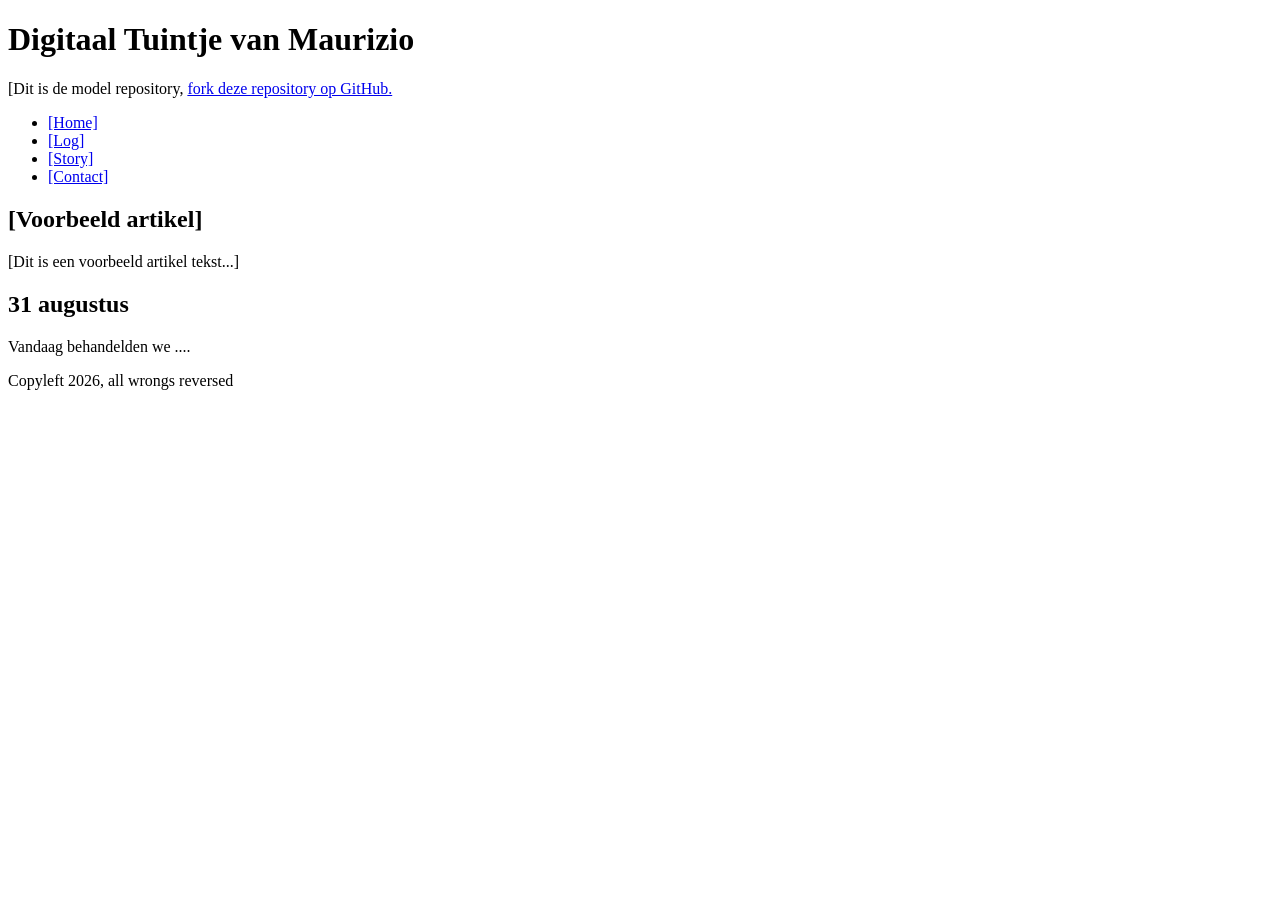
==== index.html @ 71a59e6e "Bijwerking readme afgelopen week" ====
<!doctype html>
<html lang="en">
  <head>
    <meta charset="UTF-8" />
    <meta name="viewport" content="width=device-width, initial-scale=1.0" />
    <meta name="author" content="[jouw naam]" />
    <meta name="color-scheme" content="dark light" />

    <title>Tuintje van Maurizio</title>
    <link rel="stylesheet" href="./assets/style/normal.css" />

    <!-- Importeer het webring component, voeg jouw eigen domein toe in data-page -->
    <script
      data-page="https://mh-cmd.nl"
      src="https://digitaaltuintje.nl/webring.js"
      defer
    ></script>
  </head>
  <body>
    <header>
      <h1>Digitaal Tuintje van Maurizio</h1>

      <p>
        [Dit is de model repository,
        <a href="https://github.com/CMDA/model"
          >fork deze repository op GitHub.</a
        >
      </p>

      <nav>
        <ul>
          <li><a href="/">[Home]</a></li>
          <li><a href="/log.html">[Log]</a></li>
          <li><a href="/story.html">[Story]</a></li>
          <li><a href="/contact.html">[Contact]</a></li>
        </ul>
      </nav>
    </header>

    <main>
      <article>
        <h2>[Voorbeeld artikel]</h2>
        <p>[Dit is een voorbeeld artikel tekst...]</p>
      </article>

      <article>
        <h2>31 augustus</h2>
        <p>Vandaag behandelden we ....</p>
      </article>
    </main>

    <footer>
      <p>Copyleft 2026, all wrongs reversed</p>
    </footer>
  </body>
</html>
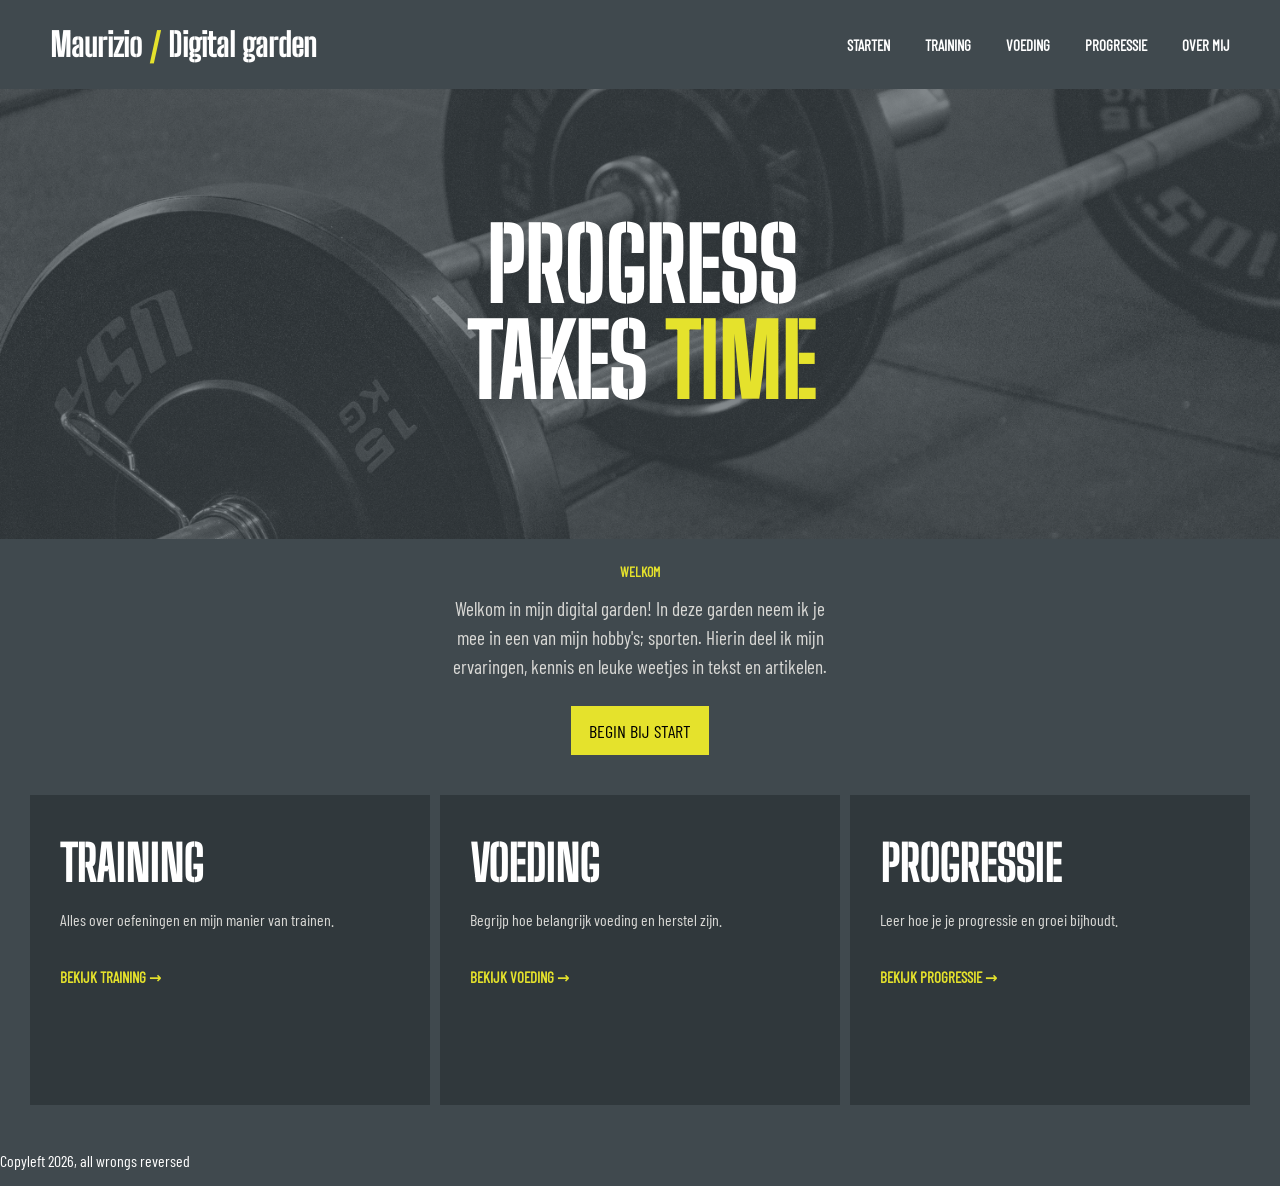
==== commit 62792b8f: "Realisatie" ====
--- a/index.html
+++ b/index.html
@@ -1,52 +1,67 @@
 <!doctype html>
 <html lang="en">
+
   <head>
     <meta charset="UTF-8" />
     <meta name="viewport" content="width=device-width, initial-scale=1.0" />
-    <meta name="author" content="[jouw naam]" />
+    <meta name="author" content="Maurizio" />
     <meta name="color-scheme" content="dark light" />
 
-    <title>Tuintje van Maurizio</title>
+    <title>Digital garden</title>
     <link rel="stylesheet" href="./assets/style/normal.css" />
+  </head>
 
-    <!-- Importeer het webring component, voeg jouw eigen domein toe in data-page -->
-    <script
-      data-page="https://mh-cmd.nl"
-      src="https://digitaaltuintje.nl/webring.js"
-      defer
-    ></script>
-  </head>
   <body>
+
     <header>
-      <h1>Digitaal Tuintje van Maurizio</h1>
-
-      <p>
-        [Dit is de model repository,
-        <a href="https://github.com/CMDA/model"
-          >fork deze repository op GitHub.</a
-        >
-      </p>
-
       <nav>
+      <a id="logo" href="index.html"><div class="logo">Maurizio <span>/</span> Digital garden</div></a>
         <ul>
-          <li><a href="/">[Home]</a></li>
-          <li><a href="/log.html">[Log]</a></li>
-          <li><a href="/story.html">[Story]</a></li>
-          <li><a href="/contact.html">[Contact]</a></li>
+          <li><a href="starten.html">STARTEN</a></li>
+          <li><a href="training.html">TRAINING</a></li>
+          <li><a href="voeding.html">VOEDING</a></li>
+          <li><a href="progressie.html">PROGRESSIE</a></li>
+          <li><a href="overmij.html">OVER MIJ</a></li>
         </ul>
       </nav>
     </header>
 
+    <section class="quote">
+      <h1>PROGRESS<br>TAKES <span>TIME</span></h1>
+    </section>
+
+    <section class="intro">
+      <p class="intro-label">WELKOM</p>
+      <p class="intro-text">Welkom in mijn digital garden! In deze garden neem ik je mee in een van mijn hobby's; sporten. Hierin deel ik mijn ervaringen, kennis en leuke weetjes in tekst en artikelen.</p>
+      <a href="starten.html"><button id="start-button">BEGIN BIJ START</button></a>
+    </section>
+
+    <section class="topics">
+
+    <article class="topic">
+        <h2>TRAINING</h2>
+        <p>Alles over oefeningen en mijn manier van trainen.</p>
+        <a href="#">BEKIJK TRAINING →</a>
+    </article>
+
+    <article class="topic">
+        <h2>VOEDING</h2>
+        <p>Begrijp hoe belangrijk voeding en herstel zijn.</p>
+        <a href="#">BEKIJK VOEDING →</a>
+    </article>
+
+    <article class="topic">
+        <h2>PROGRESSIE</h2>
+        <p>Leer hoe je je progressie en groei bijhoudt.</p>
+        <a href="#">BEKIJK PROGRESSIE →</a>
+    </article>
+
+</section>
+
+
+
     <main>
-      <article>
-        <h2>[Voorbeeld artikel]</h2>
-        <p>[Dit is een voorbeeld artikel tekst...]</p>
-      </article>
-
-      <article>
-        <h2>31 augustus</h2>
-        <p>Vandaag behandelden we ....</p>
-      </article>
+      
     </main>
 
     <footer>
--- a/assets/style/normal.css
+++ b/assets/style/normal.css
@@ -0,0 +1,278 @@
+@font-face {
+  font-family: "Barlow";
+  src: url(../type/BarlowCondensed-Regular.ttf);
+  font-weight: 400;
+  font-style: normal;
+}
+
+@font-face {
+  font-family: "BigShouldersStencil";
+  src: url(../type/BigShouldersStencil-Regular.ttf);
+  font-weight: 400;
+  font-style: normal;
+}
+
+:root {
+    --midnight-slate: #40494E;
+    --white: #FFFFFF;
+    --silver-mist: #D9D9D6;
+    --thunder-lime: #E5E22C;
+    --black: #000000;
+    --deep-slate: #30383C;
+}
+
+body {
+  margin: 0;
+  font-family: "Barlow", system-ui;
+  background-color: var(--midnight-slate);
+  color: var(--white);
+}
+
+header {
+  padding: 25px 50px;
+}
+
+nav {
+  display: flex;
+  align-items: center;
+  justify-content: space-between;
+}
+
+.logo {
+  font-family: "BigShouldersStencil";
+  font-size: 32px;
+  color: var(--white);
+  font-weight: bold;
+}
+
+ul {
+  display: flex;
+  gap: 35px;
+  list-style: none;
+  margin: 0;
+  padding: 0;
+}
+
+a {
+  color: var(--white);
+  text-decoration: none;
+  font-size: 15px;
+  font-weight: bold;
+}
+
+a:hover {
+  color: var(--thunder-lime);
+  text-decoration: underline;
+  transition: 0.3s;
+}
+
+nav a.active {
+  color: var(--thunder-lime);
+}
+
+.quote {
+  height: 50vh;
+  display: flex;
+  align-items: center;
+  justify-content: center;
+  text-align: center;
+  background-size: cover;
+  background-position: center;
+  background-image: linear-gradient( rgba(64, 73, 78, 0.65), rgba(64, 73, 78, 0.65)), url("../../img/gym.jpg");
+}
+
+.quote h1 {
+  font-family: "BigShouldersStencil";
+  font-size: 6rem;
+  line-height: 1;
+  margin: 0;
+}
+
+.logo span, .quote span {
+  color: var(--thunder-lime);
+}
+
+#logo {
+  text-decoration: none;
+}
+
+.intro {
+  padding: 10px 50px;
+  max-width: 800px;
+  margin: 0 auto;
+  text-align: center;
+}
+
+.intro-label {
+  color: var(--thunder-lime);
+  font-size: 14px;
+  font-weight: bold;
+  margin-bottom: 15px;
+}
+
+.intro-text {
+  color: var(--silver-mist);
+  font-size: 1.2rem;
+  line-height: 1.5;
+  max-width: 400px;
+  margin: 0 auto 25px;
+}
+
+#start-button {
+  font-family: "Barlow";
+  font-size: 1.2em;
+  font-weight: 500;
+  background-color: var(--thunder-lime);
+  color: var(--black);
+  padding: 0.75em 1em;
+  border: none;
+  cursor: pointer;
+  transition: 0.2s;
+}
+
+#start-button:hover {
+  background-color: #c9c62a;
+  color: var(--white);
+}
+
+.topics {
+  display: grid;
+  grid-template-columns: repeat(3, 1fr);
+  gap: 10px;
+  padding: 30px;
+}
+
+.topic {
+  color: var(--white);
+  padding: 30px;
+  min-height: 250px;
+  background-color: var(--deep-slate);
+}
+
+.topic h2 {
+  font-family: "BigShouldersStencil";
+  font-size: 3rem;
+  margin: 10px 0 10px;
+}
+
+.topic p {
+  color: var(--silver-mist);
+  line-height: 1.5;
+}
+
+.topic a {
+  display: inline-block;
+  margin-top: 20px;
+  color: var(--thunder-lime);
+  font-weight: bold;
+}
+
+
+
+.start-quote {
+  height: 30vh;
+  display: flex;
+  align-items: center;
+  justify-content: center;
+  text-align: center;
+  background-size: cover;
+  background-position: center;
+  background-image: linear-gradient( rgba(64, 73, 78, 0.65), rgba(64, 73, 78, 0.65)), url("../../img/gym2.jpg");
+}
+
+.start-quote h1 {
+  font-family: "BigShouldersStencil";
+  font-size: 6rem;
+  line-height: 1;
+  margin: 0;
+}
+
+.start-text {
+  color: var(--silver-mist);
+  font-size: 1.2rem;
+  line-height: 1.5;
+  max-width: 500px;
+  margin: 0 auto 25px;
+}
+
+.training-quote {
+  height: 30vh;
+  display: flex;
+  align-items: center;
+  justify-content: center;
+  text-align: center;
+  background-size: cover;
+  background-position: center;
+  background-image: linear-gradient( rgba(64, 73, 78, 0.65), rgba(64, 73, 78, 0.65)), url("../../img/gym3.jpg");
+}
+
+.training-quote h1 {
+  font-family: "BigShouldersStencil";
+  font-size: 6rem;
+  line-height: 1;
+  margin: 0;
+}
+
+.voeding-quote {
+  height: 30vh;
+  display: flex;
+  align-items: center;
+  justify-content: center;
+  text-align: center;
+  background-size: cover;
+  background-position: center;
+  background-image: linear-gradient( rgba(64, 73, 78, 0.65), rgba(64, 73, 78, 0.65)), url("../../img/gym4.jpg");
+}
+
+.voeding-quote h1 {
+  font-family: "BigShouldersStencil";
+  font-size: 6rem;
+  line-height: 1;
+  margin: 0;
+}
+
+.progressie-quote {
+  height: 30vh;
+  display: flex;
+  align-items: center;
+  justify-content: center;
+  text-align: center;
+  background-size: cover;
+  background-position: center;
+  background-image: linear-gradient( rgba(64, 73, 78, 0.65), rgba(64, 73, 78, 0.65)), url("../../img/gym5.jpg");
+}
+
+.progressie-quote h1 {
+  font-family: "BigShouldersStencil";
+  font-size: 6rem;
+  line-height: 1;
+  margin: 0;
+}
+
+.overmij-quote {
+  height: 30vh;
+  display: flex;
+  align-items: center;
+  justify-content: center;
+  text-align: center;
+  background-size: cover;
+  background-position: center;
+  background-image: linear-gradient( rgba(64, 73, 78, 0.65), rgba(64, 73, 78, 0.65)), url("../../img/gym6.jpg");
+}
+
+.overmij-quote h1 {
+  font-family: "BigShouldersStencil";
+  font-size: 6rem;
+  line-height: 1;
+  margin: 0;
+}
+
+
+
+
+
+
+main {
+  grid-template-columns: repeat(auto-fit, minmax(15em, 1fr));
+}
+
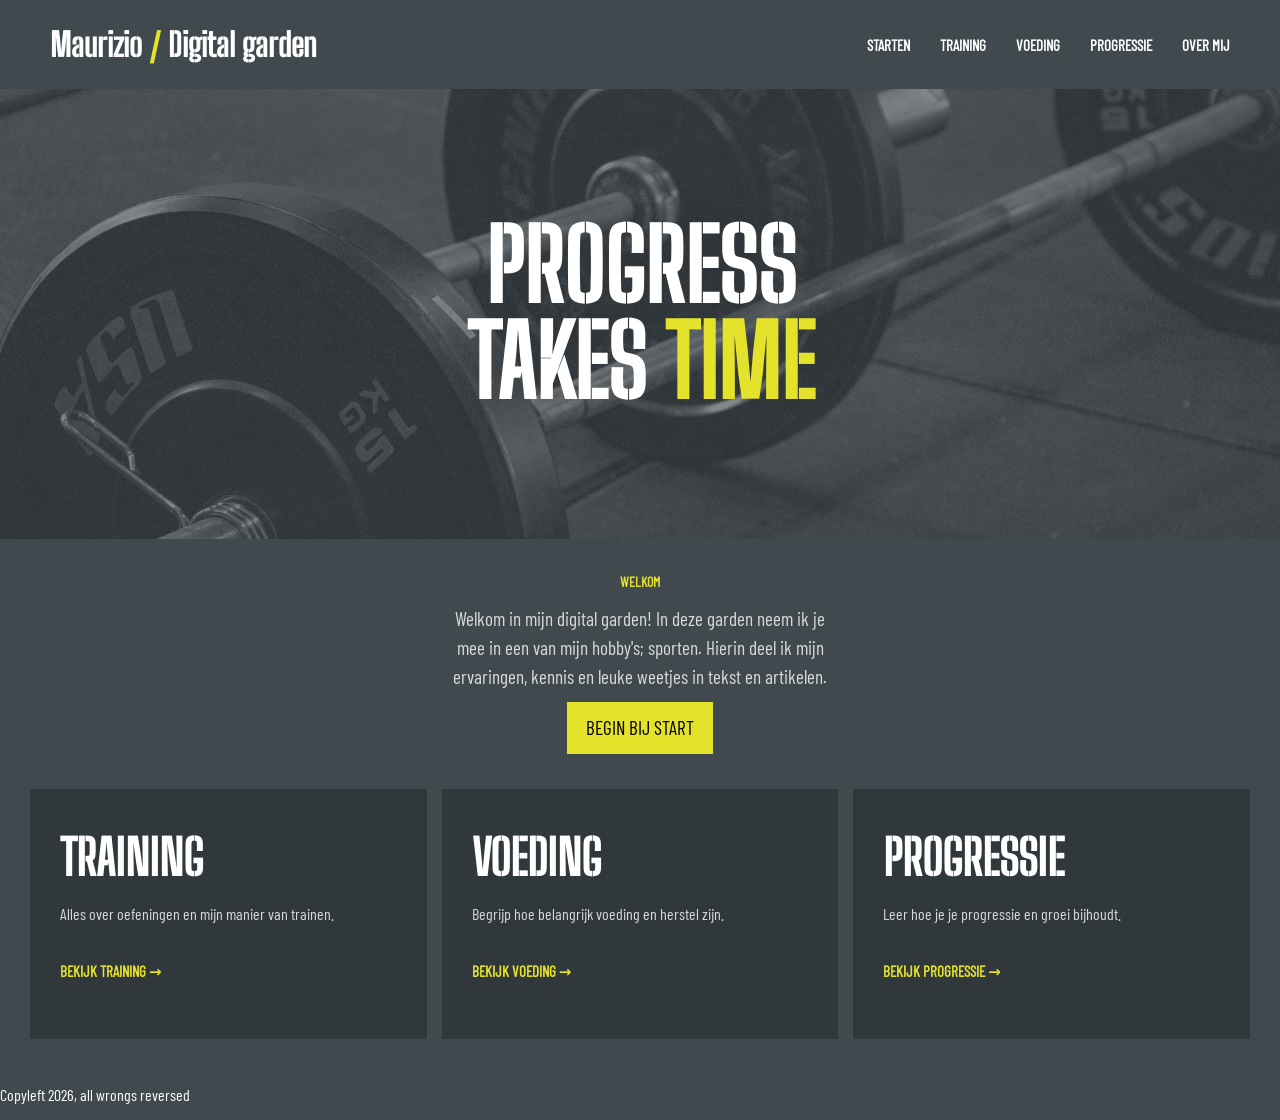
==== commit b987a6a9: "Responsiveness" ====
--- a/index.html
+++ b/index.html
@@ -33,7 +33,7 @@
     <section class="intro">
       <p class="intro-label">WELKOM</p>
       <p class="intro-text">Welkom in mijn digital garden! In deze garden neem ik je mee in een van mijn hobby's; sporten. Hierin deel ik mijn ervaringen, kennis en leuke weetjes in tekst en artikelen.</p>
-      <a href="starten.html"><button id="start-button">BEGIN BIJ START</button></a>
+      <a href="starten.html" id="start-button">BEGIN BIJ START</a>
     </section>
 
     <section class="topics">
@@ -41,19 +41,19 @@
     <article class="topic">
         <h2>TRAINING</h2>
         <p>Alles over oefeningen en mijn manier van trainen.</p>
-        <a href="#">BEKIJK TRAINING →</a>
+        <a href="training.html">BEKIJK TRAINING →</a>
     </article>
 
     <article class="topic">
         <h2>VOEDING</h2>
         <p>Begrijp hoe belangrijk voeding en herstel zijn.</p>
-        <a href="#">BEKIJK VOEDING →</a>
+        <a href="voeding.html">BEKIJK VOEDING →</a>
     </article>
 
     <article class="topic">
         <h2>PROGRESSIE</h2>
         <p>Leer hoe je je progressie en groei bijhoudt.</p>
-        <a href="#">BEKIJK PROGRESSIE →</a>
+        <a href="progressie.html">BEKIJK PROGRESSIE →</a>
     </article>
 
 </section>
--- a/assets/style/normal.css
+++ b/assets/style/normal.css
@@ -36,6 +36,7 @@
   display: flex;
   align-items: center;
   justify-content: space-between;
+  gap: 30px;
 }
 
 .logo {
@@ -43,11 +44,14 @@
   font-size: 32px;
   color: var(--white);
   font-weight: bold;
-}
-
-ul {
-  display: flex;
-  gap: 35px;
+  white-space: nowrap;
+}
+
+nav ul {
+  display: flex;
+  flex-wrap: wrap;
+  justify-content: flex-end;
+  gap: 20px 30px;
   list-style: none;
   margin: 0;
   padding: 0;
@@ -71,7 +75,7 @@
 }
 
 .quote {
-  height: 50vh;
+  min-height: 50vh;
   display: flex;
   align-items: center;
   justify-content: center;
@@ -81,11 +85,16 @@
   background-image: linear-gradient( rgba(64, 73, 78, 0.65), rgba(64, 73, 78, 0.65)), url("../../img/gym.jpg");
 }
 
-.quote h1 {
+.quote h1,
+.start-quote h1,
+.training-quote h1,
+.voeding-quote h1,
+.progressie-quote h1,
+.overmij-quote h1 {
   font-family: "BigShouldersStencil";
-  font-size: 6rem;
+  font-size: clamp(4em, 8vw, 6em);
   line-height: 1;
-  margin: 0;
+  margin: 1em;
 }
 
 .logo span, .quote span {
@@ -97,10 +106,11 @@
 }
 
 .intro {
-  padding: 10px 50px;
+  padding: 20px 24px;
   max-width: 800px;
   margin: 0 auto;
   text-align: center;
+  box-sizing: border-box;
 }
 
 .intro-label {
@@ -112,7 +122,7 @@
 
 .intro-text {
   color: var(--silver-mist);
-  font-size: 1.2rem;
+  font-size: clamp(1em, 2.5vw, 1.2em);
   line-height: 1.5;
   max-width: 400px;
   margin: 0 auto 25px;
@@ -137,9 +147,10 @@
 
 .topics {
   display: grid;
-  grid-template-columns: repeat(3, 1fr);
-  gap: 10px;
+  grid-template-columns: repeat(auto-fit, minmax(min(100%, 250px), 1fr));
+  gap: 15px;
   padding: 30px;
+  box-sizing: border-box;
 }
 
 .topic {
@@ -147,12 +158,13 @@
   padding: 30px;
   min-height: 250px;
   background-color: var(--deep-slate);
+  box-sizing: border-box;
 }
 
 .topic h2 {
   font-family: "BigShouldersStencil";
-  font-size: 3rem;
-  margin: 10px 0 10px;
+  font-size: clamp(2em, 4vw, 3em);
+  margin: 10px 0;
 }
 
 .topic p {
@@ -167,10 +179,8 @@
   font-weight: bold;
 }
 
-
-
 .start-quote {
-  height: 30vh;
+  min-height: 30vh;
   display: flex;
   align-items: center;
   justify-content: center;
@@ -178,13 +188,6 @@
   background-size: cover;
   background-position: center;
   background-image: linear-gradient( rgba(64, 73, 78, 0.65), rgba(64, 73, 78, 0.65)), url("../../img/gym2.jpg");
-}
-
-.start-quote h1 {
-  font-family: "BigShouldersStencil";
-  font-size: 6rem;
-  line-height: 1;
-  margin: 0;
 }
 
 .start-text {
@@ -196,7 +199,7 @@
 }
 
 .training-quote {
-  height: 30vh;
+  min-height: 30vh;
   display: flex;
   align-items: center;
   justify-content: center;
@@ -206,15 +209,8 @@
   background-image: linear-gradient( rgba(64, 73, 78, 0.65), rgba(64, 73, 78, 0.65)), url("../../img/gym3.jpg");
 }
 
-.training-quote h1 {
-  font-family: "BigShouldersStencil";
-  font-size: 6rem;
-  line-height: 1;
-  margin: 0;
-}
-
 .voeding-quote {
-  height: 30vh;
+  min-height: 30vh;
   display: flex;
   align-items: center;
   justify-content: center;
@@ -224,15 +220,8 @@
   background-image: linear-gradient( rgba(64, 73, 78, 0.65), rgba(64, 73, 78, 0.65)), url("../../img/gym4.jpg");
 }
 
-.voeding-quote h1 {
-  font-family: "BigShouldersStencil";
-  font-size: 6rem;
-  line-height: 1;
-  margin: 0;
-}
-
 .progressie-quote {
-  height: 30vh;
+  min-height: 30vh;
   display: flex;
   align-items: center;
   justify-content: center;
@@ -242,15 +231,8 @@
   background-image: linear-gradient( rgba(64, 73, 78, 0.65), rgba(64, 73, 78, 0.65)), url("../../img/gym5.jpg");
 }
 
-.progressie-quote h1 {
-  font-family: "BigShouldersStencil";
-  font-size: 6rem;
-  line-height: 1;
-  margin: 0;
-}
-
 .overmij-quote {
-  height: 30vh;
+  min-height: 30vh;
   display: flex;
   align-items: center;
   justify-content: center;
@@ -259,20 +241,125 @@
   background-position: center;
   background-image: linear-gradient( rgba(64, 73, 78, 0.65), rgba(64, 73, 78, 0.65)), url("../../img/gym6.jpg");
 }
-
-.overmij-quote h1 {
-  font-family: "BigShouldersStencil";
-  font-size: 6rem;
-  line-height: 1;
-  margin: 0;
-}
-
-
-
-
-
 
 main {
   grid-template-columns: repeat(auto-fit, minmax(15em, 1fr));
 }
 
+img {
+  max-width: 100%;
+  height: auto;
+}
+
+
+
+
+
+
+
+
+/* Tablets en kleinere laptops */
+@media (max-width: 900px) {
+
+  header {
+    padding: 20px 30px;
+  }
+
+  nav {
+    gap: 20px;
+  }
+
+  .logo {
+    font-size: 28px;
+  }
+
+  nav ul {
+    gap: 15px 20px;
+  }
+
+  .topics {
+    padding: 20px;
+  }
+
+  .topic:last-child {
+    grid-column: 1 / -1;
+    justify-self: center;
+    width: calc(50% - 5.5px);
+  }
+
+}
+
+/* Media queries: */
+/* Mobiele telefoons */
+@media (max-width: 600px) {
+
+  header {
+    padding: 20px;
+  }
+
+  nav {
+    flex-direction: column;
+    align-items: center;
+    gap: 20px;
+  }
+
+  .logo {
+    font-size: 28px;
+    text-align: center;
+  }
+
+  nav ul {
+    justify-content: center;
+    gap: 15px 20px;
+  }
+
+  nav ul a {
+    font-size: 13px;
+  }
+
+  .quote {
+    min-height: 35vh;
+  }
+
+  .start-quote,
+  .training-quote,
+  .voeding-quote,
+  .progressie-quote,
+  .overmij-quote {
+    min-height: 25vh;
+  }
+
+  .quote h1,
+  .start-quote h1,
+  .training-quote h1,
+  .voeding-quote h1,
+  .progressie-quote h1,
+  .overmij-quote h1 {
+    font-size: clamp(2.5rem, 10vw, 4rem);
+  }
+
+  .intro {
+    padding: 20px;
+  }
+
+  .intro-text,
+  .start-text {
+    font-size: 1rem;
+  }
+
+  .topics {
+    grid-template-columns: 1fr;
+    gap: 15px;
+    padding: 20px;
+  }
+
+  .topic {
+    min-height: auto;
+    padding: 25px;
+  }
+
+  .topic h2 {
+    font-size: 2.5rem;
+  }
+
+}
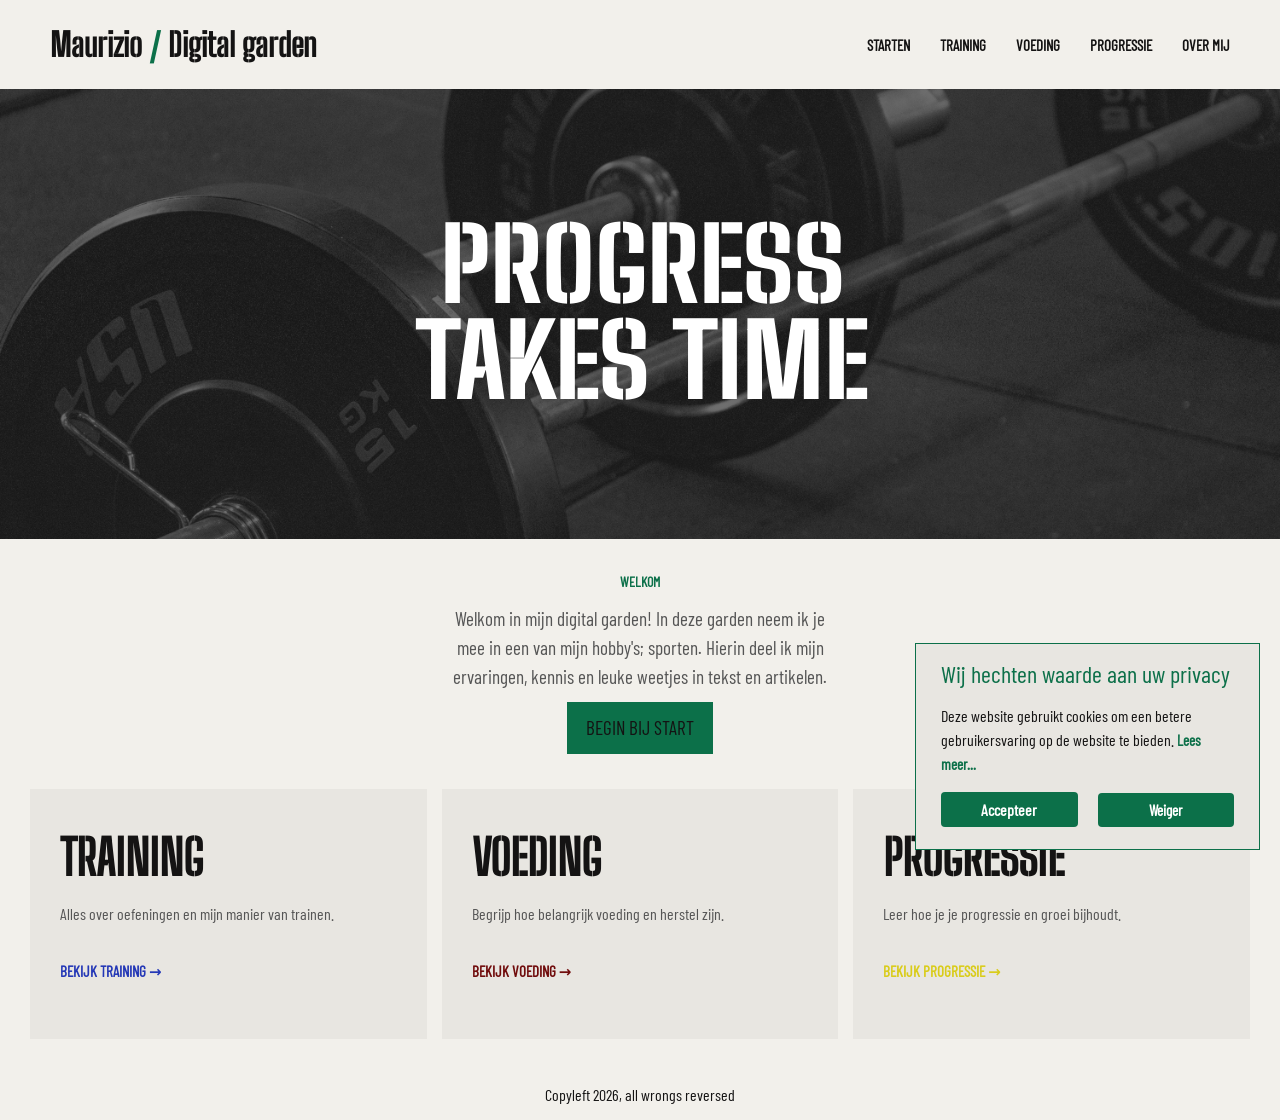
==== commit fac935dd: "Verwerking feedback" ====
--- a/index.html
+++ b/index.html
@@ -13,6 +13,7 @@
 
   <body>
 
+    <main>
     <header>
       <nav>
       <a id="logo" href="index.html"><div class="logo">Maurizio <span>/</span> Digital garden</div></a>
@@ -26,8 +27,33 @@
       </nav>
     </header>
 
+    <input type="checkbox" id="cookie-accept">
+
+    <div class="wrapper">
+      <header>
+        <h2>Wij hechten waarde aan uw privacy</h2>
+      </header>
+
+      <div class="data">
+        <p>Deze website gebruikt cookies om een betere gebruikersvaring op de website te bieden. <a href="#">Lees meer...</a></p>
+      </div>
+
+      <div class="buttons">
+        <label for="cookie-accept" class="button">Accepteer</label>
+        <a href="https://www.google.com/" class="button">Weiger</a>
+      </div>
+    </div>
+
+    
+
+    
+
+
+
+
+
     <section class="quote">
-      <h1>PROGRESS<br>TAKES <span>TIME</span></h1>
+      <h1>PROGRESS<br>TAKES TIME</h1>
     </section>
 
     <section class="intro">
@@ -41,26 +67,26 @@
     <article class="topic">
         <h2>TRAINING</h2>
         <p>Alles over oefeningen en mijn manier van trainen.</p>
-        <a href="training.html">BEKIJK TRAINING →</a>
+        <a id="blue" href="training.html">BEKIJK TRAINING →</a>
     </article>
 
     <article class="topic">
         <h2>VOEDING</h2>
         <p>Begrijp hoe belangrijk voeding en herstel zijn.</p>
-        <a href="voeding.html">BEKIJK VOEDING →</a>
+        <a id="red" href="voeding.html">BEKIJK VOEDING →</a>
     </article>
 
     <article class="topic">
         <h2>PROGRESSIE</h2>
         <p>Leer hoe je je progressie en groei bijhoudt.</p>
-        <a href="progressie.html">BEKIJK PROGRESSIE →</a>
+        <a id="yellow" href="progressie.html">BEKIJK PROGRESSIE →</a>
     </article>
 
 </section>
 
 
 
-    <main>
+    
       
     </main>
 
--- a/assets/style/normal.css
+++ b/assets/style/normal.css
@@ -13,21 +13,120 @@
 }
 
 :root {
-    --midnight-slate: #40494E;
-    --white: #FFFFFF;
-    --silver-mist: #D9D9D6;
-    --thunder-lime: #E5E22C;
-    --black: #000000;
-    --deep-slate: #30383C;
+  color-scheme: light dark;
+
+  --broken-black: #212121;
+  --white: #ffffff;
+  --silver-mist: #D9D9D6;
+  --green: #0c7049;
+  --blue: #2438b6;
+  --red: #700c0c;
+  --yellow: #d9cc1a;
+  --deep-black: #141313;
+
+  --background-color: light-dark(#f2f0eb, var(--deep-black));
+  --text-color: light-dark(var(--deep-black), var(--white));
+  --text-muted-color: light-dark(#555555, var(--silver-mist));
+  --surface-color: light-dark(#e8e6e1, var(--broken-black));
+
+  --accent-color: var(--green);
+  --accent-color2: var(--blue);
+  --accent-color3: var(--red);
+  --accent-color4: var(--yellow);
+  
+  --text-invers-color: var(--deep-black); 
 }
 
 body {
   margin: 0;
   font-family: "Barlow", system-ui;
-  background-color: var(--midnight-slate);
+  background-color: var(--background-color);
+  color: var(--text-color);
+}
+
+/* Cookie pop-up */
+.wrapper {
+  position: fixed;
+  bottom: 50px;
+  right: 20px;
+  max-width: 345px;
+  width: calc(100% - 40px);
+  box-sizing: border-box;
+  background: var(--surface-color);
+  color: var(--text-color);
+  border: 1px solid var(--accent-color);
+  padding: 15px 25px 22px;
+  z-index: 1000;
+}
+
+.wrapper header {
+  display: flex;
+  align-items: center;
+  column-gap: 15px;
+  padding: 0;
+}
+
+.wrapper .data {
+  margin-top: 16px;
+}
+
+.wrapper h2 {
+  color: var(--accent-color);
+  font-weight: 500;
+  margin: 0;
+}
+
+.wrapper .data p {
+  color: var(--text-color);
+  font-size: 16px;
+  line-height: 1.5;
+}
+
+.wrapper .data p a {
+  color: var(--accent-color);
+  text-decoration: none;
+}
+
+.data p a:hover {
+  text-decoration: underline;
+}
+
+.wrapper .buttons {
+  margin-top: 16px;
+  width: 100%;
+  display: flex;
+  align-items: center;
+  justify-content: space-between;
+}
+
+.buttons .button {
+  font-family: "Barlow", system-ui;
+  font-weight: bold;
+  display: flex;
+  align-items: center;
+  justify-content: center;
+  border: none;
   color: var(--white);
-}
-
+  width: calc(100% / 2 - 10px);
+  padding: 8px 0;
+  border-radius: 4px;
+  cursor: pointer;
+  background: var(--green);
+}
+
+.buttons .button:hover {
+  text-decoration: underline;
+}
+
+#cookie-accept {
+  display: none;
+}
+
+#cookie-accept:checked ~ .wrapper {
+  display: none;
+}
+
+/* Navbar */
 header {
   padding: 25px 50px;
 }
@@ -42,7 +141,7 @@
 .logo {
   font-family: "BigShouldersStencil";
   font-size: 32px;
-  color: var(--white);
+  color: var(--text-color);
   font-weight: bold;
   white-space: nowrap;
 }
@@ -58,22 +157,23 @@
 }
 
 a {
-  color: var(--white);
+  color: var(--text-color);
   text-decoration: none;
   font-size: 15px;
   font-weight: bold;
 }
 
 a:hover {
-  color: var(--thunder-lime);
+  color: var(--accent-color);
   text-decoration: underline;
   transition: 0.3s;
 }
 
 nav a.active {
-  color: var(--thunder-lime);
-}
-
+  color: var(--accent-color);
+}
+
+/* main */
 .quote {
   min-height: 50vh;
   display: flex;
@@ -82,7 +182,7 @@
   text-align: center;
   background-size: cover;
   background-position: center;
-  background-image: linear-gradient( rgba(64, 73, 78, 0.65), rgba(64, 73, 78, 0.65)), url("../../img/gym.jpg");
+  background-image: linear-gradient( rgba(33, 33, 33, 0.65), rgba(33, 33, 33, 0.65)), url("../../img/gym.jpg");
 }
 
 .quote h1,
@@ -95,10 +195,15 @@
   font-size: clamp(4em, 8vw, 6em);
   line-height: 1;
   margin: 1em;
+  color: var(--white);
+}
+
+.quote h1 {
+    transform: scaleX(1.3);
 }
 
 .logo span, .quote span {
-  color: var(--thunder-lime);
+  color: var(--accent-color);
 }
 
 #logo {
@@ -114,14 +219,14 @@
 }
 
 .intro-label {
-  color: var(--thunder-lime);
+  color: var(--accent-color);
   font-size: 14px;
   font-weight: bold;
   margin-bottom: 15px;
 }
 
 .intro-text {
-  color: var(--silver-mist);
+  color: var(--text-muted-color);
   font-size: clamp(1em, 2.5vw, 1.2em);
   line-height: 1.5;
   max-width: 400px;
@@ -132,7 +237,7 @@
   font-family: "Barlow";
   font-size: 1.2em;
   font-weight: 500;
-  background-color: var(--thunder-lime);
+  background-color: var(--accent-color);
   color: var(--black);
   padding: 0.75em 1em;
   border: none;
@@ -141,8 +246,8 @@
 }
 
 #start-button:hover {
-  background-color: #c9c62a;
-  color: var(--white);
+  background-color: var(--accent-color);
+  color: var(--text-color);
 }
 
 .topics {
@@ -154,10 +259,10 @@
 }
 
 .topic {
-  color: var(--white);
+  color: var(--text-color);
   padding: 30px;
   min-height: 250px;
-  background-color: var(--deep-slate);
+  background-color: var(--surface-color);
   box-sizing: border-box;
 }
 
@@ -168,14 +273,14 @@
 }
 
 .topic p {
-  color: var(--silver-mist);
+  color: var(--text-muted-color);
   line-height: 1.5;
 }
 
 .topic a {
   display: inline-block;
   margin-top: 20px;
-  color: var(--thunder-lime);
+  color: var(--accent-color);
   font-weight: bold;
 }
 
@@ -187,11 +292,11 @@
   text-align: center;
   background-size: cover;
   background-position: center;
-  background-image: linear-gradient( rgba(64, 73, 78, 0.65), rgba(64, 73, 78, 0.65)), url("../../img/gym2.jpg");
+  background-image: linear-gradient( rgba(33, 33, 33, 0.65), rgba(33, 33, 33, 0.65)), url("../../img/gym2.jpg");
 }
 
 .start-text {
-  color: var(--silver-mist);
+  color: var(--text-muted-color);
   font-size: 1.2rem;
   line-height: 1.5;
   max-width: 500px;
@@ -206,7 +311,7 @@
   text-align: center;
   background-size: cover;
   background-position: center;
-  background-image: linear-gradient( rgba(64, 73, 78, 0.65), rgba(64, 73, 78, 0.65)), url("../../img/gym3.jpg");
+  background-image: linear-gradient( rgba(33, 33, 33, 0.65), rgba(33, 33, 33, 0.65)), url("../../img/gym3.jpg");
 }
 
 .voeding-quote {
@@ -217,7 +322,7 @@
   text-align: center;
   background-size: cover;
   background-position: center;
-  background-image: linear-gradient( rgba(64, 73, 78, 0.65), rgba(64, 73, 78, 0.65)), url("../../img/gym4.jpg");
+  background-image: linear-gradient( rgba(33, 33, 33, 0.65), rgba(33, 33, 33, 0.65)), url("../../img/gym4.jpg");
 }
 
 .progressie-quote {
@@ -229,6 +334,7 @@
   background-size: cover;
   background-position: center;
   background-image: linear-gradient( rgba(64, 73, 78, 0.65), rgba(64, 73, 78, 0.65)), url("../../img/gym5.jpg");
+  background-position: center 1%;
 }
 
 .overmij-quote {
@@ -239,7 +345,7 @@
   text-align: center;
   background-size: cover;
   background-position: center;
-  background-image: linear-gradient( rgba(64, 73, 78, 0.65), rgba(64, 73, 78, 0.65)), url("../../img/gym6.jpg");
+  background-image: linear-gradient( rgba(33, 33, 33, 0.65), rgba(33, 33, 33, 0.65)), url("../../img/gym6.jpg");
 }
 
 main {
@@ -251,11 +357,71 @@
   height: auto;
 }
 
-
-
-
-
-
+.photos {
+    display: flex;
+    flex-wrap: wrap;
+    justify-content: center;
+    gap: 5px;
+}
+
+.photos img {
+    width: 200px;
+    max-width: 100%;
+    height: auto;
+    object-fit: cover;
+}
+
+footer {
+    text-align: center;
+}
+
+#blue {
+  color: var(--accent-color2);
+}
+
+#button-training {
+  font-family: "Barlow";
+  font-size: 1.2em;
+  font-weight: 500;
+  background-color: var(--accent-color2);
+  color: var(--black);
+  padding: 0.75em 1em;
+  border: none;
+  cursor: pointer;
+  transition: 0.2s;
+}
+
+#red {
+  color: var(--accent-color3);
+}
+
+#button-voeding {
+  font-family: "Barlow";
+  font-size: 1.2em;
+  font-weight: 500;
+  background-color: var(--accent-color3);
+  color: var(--black);
+  padding: 0.75em 1em;
+  border: none;
+  cursor: pointer;
+  transition: 0.2s;
+}
+
+#yellow {
+  color: var(--accent-color4);
+}
+
+#button-progressie {
+  font-family: "Barlow";
+  font-size: 1.2em;
+  font-weight: 500;
+  background-color: var(--accent-color4);
+  color: var(--black);
+  padding: 0.75em 1em;
+  border: none;
+  cursor: pointer;
+  transition: 0.2s;
+}
 
 
 /* Tablets en kleinere laptops */
@@ -287,9 +453,11 @@
     width: calc(50% - 5.5px);
   }
 
-}
-
-/* Media queries: */
+  .topic:last-child {
+  grid-column: auto;
+  width: 100%;
+}
+
 /* Mobiele telefoons */
 @media (max-width: 600px) {
 
@@ -361,5 +529,5 @@
   .topic h2 {
     font-size: 2.5rem;
   }
-
+}
 }
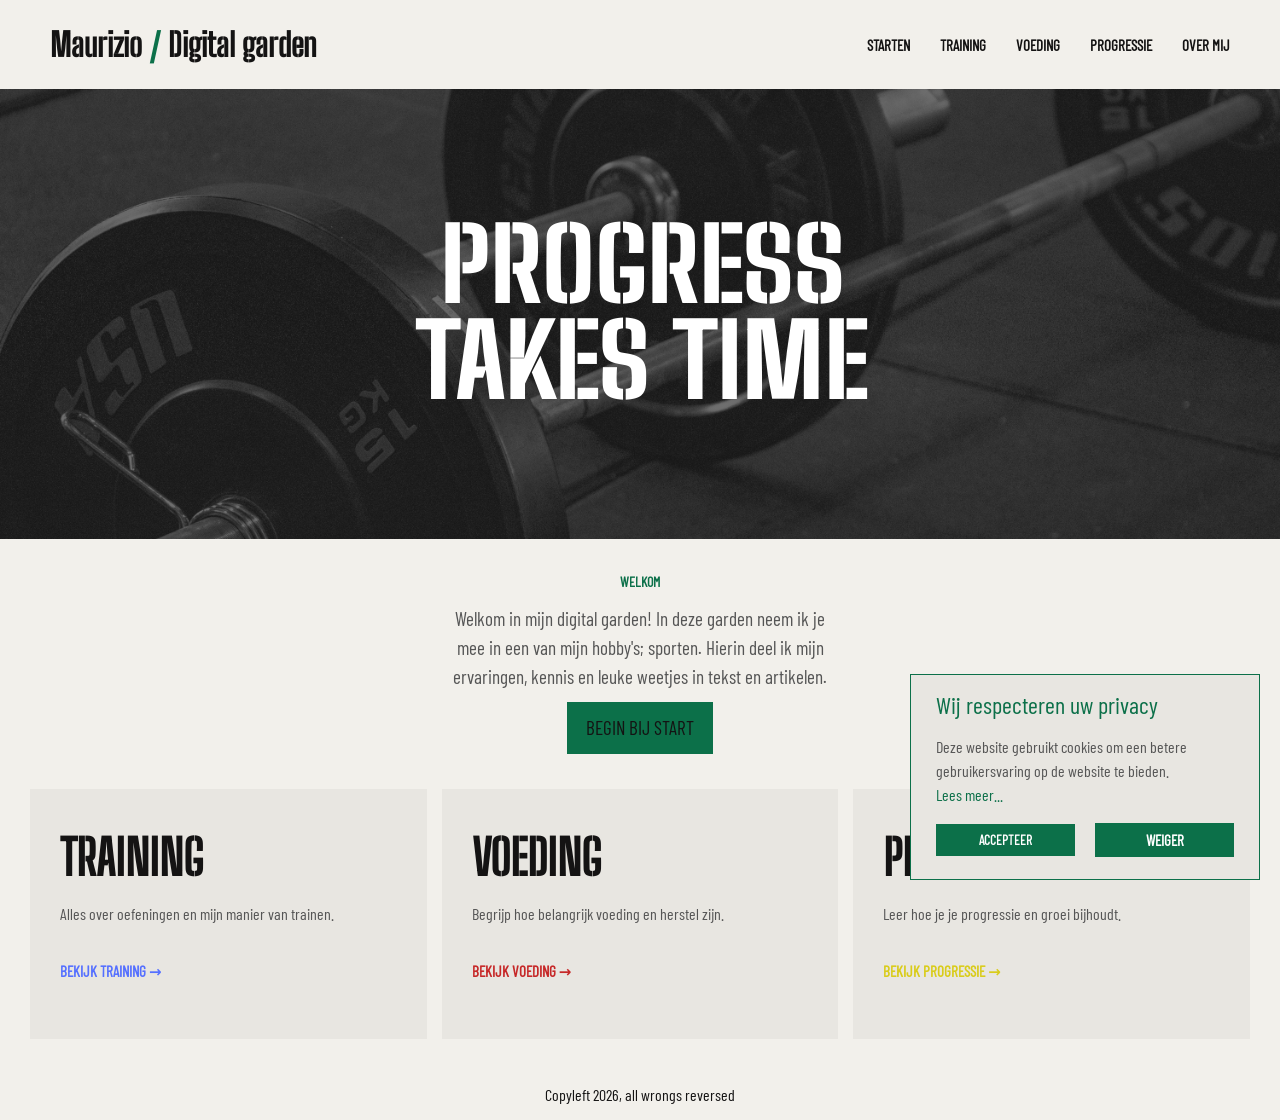
==== commit 2412c9c6: "Versie voor de expo" ====
--- a/index.html
+++ b/index.html
@@ -16,7 +16,7 @@
     <main>
     <header>
       <nav>
-      <a id="logo" href="index.html"><div class="logo">Maurizio <span>/</span> Digital garden</div></a>
+        <a id="logo" class="logo" href="index.html">Maurizio <span>/</span> Digital garden</a>
         <ul>
           <li><a href="starten.html">STARTEN</a></li>
           <li><a href="training.html">TRAINING</a></li>
@@ -28,25 +28,72 @@
     </header>
 
     <input type="checkbox" id="cookie-accept">
+    <input type="checkbox" id="cookie-details">
 
     <div class="wrapper">
+      <div class="cookie-intro">
       <header>
-        <h2>Wij hechten waarde aan uw privacy</h2>
+        <h2>Wij respecteren uw privacy</h2>
       </header>
 
-      <div class="data">
-        <p>Deze website gebruikt cookies om een betere gebruikersvaring op de website te bieden. <a href="#">Lees meer...</a></p>
+      
+        <p>Deze website gebruikt cookies om een betere gebruikersvaring op de website te bieden. <button type="button" class="read-more">Lees meer...</button></p>
+      
+
+      <div class="buttons">
+        <button type="button" class="button" id="accept-cookies">ACCEPTEER</button>
+        <a href="https://www.google.com/" class="button">WEIGER</a>
+      </div>
       </div>
 
-      <div class="buttons">
-        <label for="cookie-accept" class="button">Accepteer</label>
-        <a href="https://www.google.com/" class="button">Weiger</a>
+
+      <div class="cookie-details">
+      <h2>Cookie instellingen</h2>
+
+      <p>
+        Cookies zijn informatie die we kunnen opslaan
+        wanneer je een website bezoekt.
+      </p>
+
+      <p>
+        Sommige zijn noodzakelijk om een website goed te laten werken.
+        Andere helpen om voorkeuren te onthouden of inzicht te
+        krijgen in hoe een website wordt gebruikt.
+      </p>
+
+      <div class="cookie-option">
+        <div>
+          <h3>Noodzakelijke cookies</h3>
+          <p>
+            Is noodzakelijk voor de werking van de website.
+          </p>
+        </div>
+
+        <label class="switch switch-disabled">
+          <input type="checkbox" checked disabled><span class="slider"></span>
+        </label>
+      </div>
+
+      <div class="cookie-option"> 
+        <div> 
+          <h3>Functionele cookies</h3> 
+          <p> 
+            Onthoudt je voorkeuren en helpt ervaring te verbeteren. 
+          </p> 
+        </div>
+
+        <label class="switch">
+          <input type="checkbox"><span class="slider"></span>
+        </label> 
+      </div>
+      <div class="cookie-buttons"> 
+        <button type="button" class="button button-back" id="back-cookies">TERUG</button>
+        <button type="button" class="button button-save" id="save-cookies">OPSLAAN</button>
       </div>
     </div>
 
-    
-
-    
+      
+    </div>
 
 
 
@@ -84,14 +131,53 @@
 
 </section>
 
-
-
-    
-      
     </main>
 
     <footer>
       <p>Copyleft 2026, all wrongs reversed</p>
     </footer>
+
+
+    <!-- JavaScript voor werking knoppen pop-up -->
+    <script>
+  // Selecteerd de elementen
+  const readMore = document.querySelector(".read-more");
+  // Lees meer knop
+
+  const cookieDetails = document.querySelector("#cookie-details");
+  // Checkbox instellingen
+
+  const acceptCookies = document.querySelector("#accept-cookies");
+  // Accepteer knop
+
+  const cookieAccept = document.querySelector("#cookie-accept");
+  // Checkbox luiten
+
+  const backCookies = document.querySelector("#back-cookies");
+  // Terug knop
+
+  const saveCookies = document.querySelector("#save-cookies");
+  // Opslaan knop
+
+  // Opent de uitgebreide pop-up
+  readMore.addEventListener("click", () => {
+    cookieDetails.checked = true;
+  });
+
+  // SLuit door te accepteren
+  acceptCookies.addEventListener("click", () => {
+    cookieAccept.checked = true;
+  });
+
+  // Gaat terug
+  backCookies.addEventListener("click", () => {
+  cookieDetails.checked = false;
+  });
+
+  // Slaat op en sluit
+  saveCookies.addEventListener("click", () => {
+  cookieAccept.checked = true;
+  });
+</script>
   </body>
 </html>
--- a/assets/style/normal.css
+++ b/assets/style/normal.css
@@ -19,8 +19,8 @@
   --white: #ffffff;
   --silver-mist: #D9D9D6;
   --green: #0c7049;
-  --blue: #2438b6;
-  --red: #700c0c;
+  --blue: #5570ff;
+  --red: #c62828;
   --yellow: #d9cc1a;
   --deep-black: #141313;
 
@@ -44,12 +44,17 @@
   color: var(--text-color);
 }
 
+:focus-visible {
+  outline: 3px solid var(--yellow);
+  outline-offset: 3px;
+}
+
 /* Cookie pop-up */
 .wrapper {
   position: fixed;
-  bottom: 50px;
+  bottom: 20px;
   right: 20px;
-  max-width: 345px;
+  max-width: 350px;
   width: calc(100% - 40px);
   box-sizing: border-box;
   background: var(--surface-color);
@@ -66,28 +71,37 @@
   padding: 0;
 }
 
-.wrapper .data {
-  margin-top: 16px;
-}
-
 .wrapper h2 {
   color: var(--accent-color);
   font-weight: 500;
   margin: 0;
 }
 
-.wrapper .data p {
-  color: var(--text-color);
+.wrapper p {
+  color: var(--text-muted-color);
   font-size: 16px;
   line-height: 1.5;
 }
 
-.wrapper .data p a {
+.wrapper p a {
   color: var(--accent-color);
   text-decoration: none;
 }
 
-.data p a:hover {
+.wrapper p a:hover {
+  text-decoration: underline;
+}
+
+.read-more {
+  color: var(--green);
+  cursor: pointer;
+  font: inherit;
+  background: none;
+  border: none;
+  padding: 0;
+}
+
+.read-more:hover {
   text-decoration: underline;
 }
 
@@ -100,7 +114,7 @@
 }
 
 .buttons .button {
-  font-family: "Barlow", system-ui;
+  font-family: "Barlow";
   font-weight: bold;
   display: flex;
   align-items: center;
@@ -109,7 +123,6 @@
   color: var(--white);
   width: calc(100% / 2 - 10px);
   padding: 8px 0;
-  border-radius: 4px;
   cursor: pointer;
   background: var(--green);
 }
@@ -118,13 +131,148 @@
   text-decoration: underline;
 }
 
-#cookie-accept {
+
+#cookie-accept, #cookie-details {
   display: none;
 }
 
 #cookie-accept:checked ~ .wrapper {
   display: none;
 }
+
+.cookie-details {
+  display: none;
+}
+
+#cookie-details:checked ~ .wrapper .cookie-details {
+  display: block;
+}
+
+#cookie-details:checked ~ .wrapper {
+  max-width: 550px;
+  width: calc(100% - 40px);
+  min-height: 475px;
+  top: 50%;
+  left: 50%;
+  transform: translate(-50%, -50%);
+  box-sizing: border-box;
+  
+}
+
+#cookie-details:checked ~ .wrapper .cookie-intro {
+  display: none;
+}
+
+.cookie-option {
+display: flex;
+align-items: center;
+justify-content: space-between;
+gap: 20px;
+margin-top: 20px;
+}
+
+
+
+
+.switch {
+  position: relative;
+  display: inline-block;
+  width: 45px;
+  height: 24px;
+  flex-shrink: 0;
+}
+
+.switch input {
+  opacity: 0;
+  width: 0;
+  height: 0;
+}
+
+.switch input:focus-visible + .slider {
+  outline: 3px solid var(--yellow);
+  outline-offset: 3px;
+}
+
+.slider {
+  position: absolute;
+  cursor: pointer;
+  inset: 0;
+  background-color: #888;
+  transition: 0.3s;
+  border-radius: 24px;
+}
+
+.switch-disabled .slider {
+  cursor: default;
+}
+
+.slider::before {
+  content: "";
+  position: absolute;
+  height: 18px;
+  width: 18px;
+  left: 3px;
+  bottom: 3px;
+  background-color: white;
+  transition: 0.3s;
+  border-radius: 50%;
+}
+
+.switch input:checked + .slider {
+  background-color: var(--green);
+}
+
+.switch-disabled input:checked + .slider {
+  background-color: #6b9b86;
+}
+
+.switch input:checked + .slider::before {
+  transform: translateX(21px);
+}
+
+
+
+.cookie-buttons {
+  display: flex;
+  align-items: center;
+  justify-content: space-between;
+  margin-top: 30px;
+}
+
+.cookie-buttons .button {
+  font-family: "Barlow", system-ui;
+  font-size: 16px;
+  font-weight: bold;
+  cursor: pointer;
+}
+
+.button-back {
+  color: var(--green);
+  text-decoration: none;
+  background: none;
+  border: none;
+  padding: 0;
+  font-family: "Barlow", system-ui;
+  font-size: 16px;
+  font-weight: bold;
+  cursor: pointer;
+}
+
+.button-back:hover {
+  text-decoration: underline;
+}
+
+.button-save {
+  padding: 10px 18px;
+  background-color: var(--green);
+  color: var(--white);
+  border: none;
+}
+
+.button-save:hover {
+  text-decoration: underline;
+}
+
 
 /* Navbar */
 header {
@@ -461,6 +609,14 @@
 /* Mobiele telefoons */
 @media (max-width: 600px) {
 
+  #cookie-details:checked ~ .wrapper {
+    width: calc(100% - 30px);
+    max-width: none;
+    min-height: auto;
+    max-height: calc(100vh - 30px);
+    overflow-y: auto;
+  }
+
   header {
     padding: 20px;
   }
@@ -477,12 +633,14 @@
   }
 
   nav ul {
+    display: flex;
+    flex-wrap: wrap;
     justify-content: center;
-    gap: 15px 20px;
+    gap: 12px 16px;
   }
 
   nav ul a {
-    font-size: 13px;
+    font-size: 12px;
   }
 
   .quote {
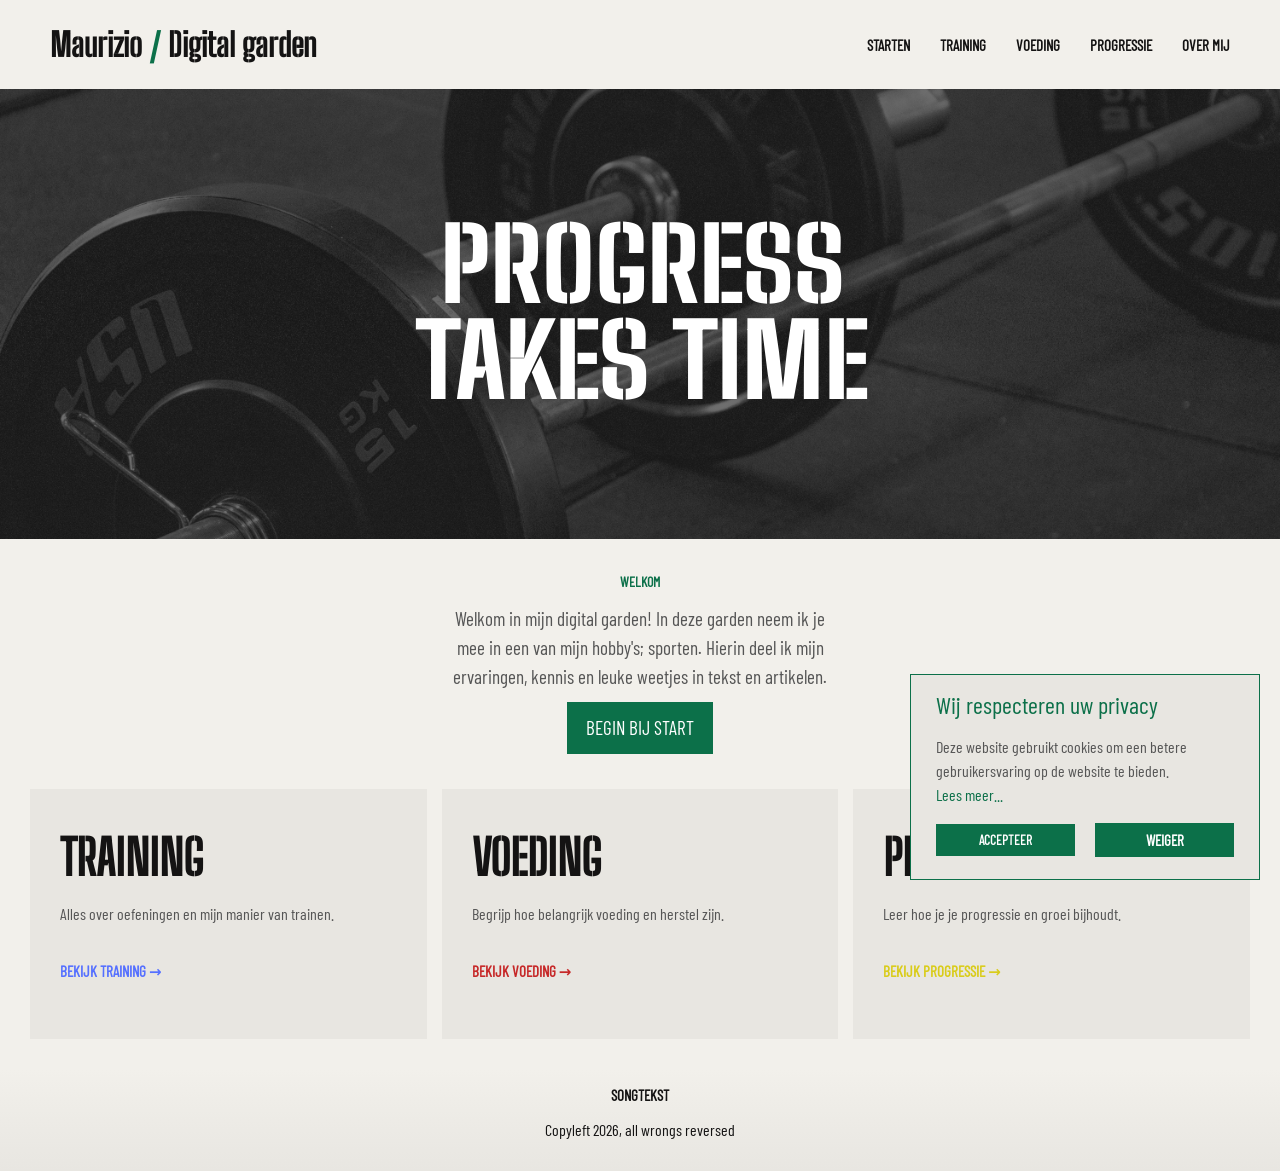
==== commit de5535fc: "Feedback verwerkt en sprintrevies toegevoegd" ====
--- a/index.html
+++ b/index.html
@@ -14,170 +14,164 @@
   <body>
 
     <main>
-    <header>
-      <nav>
-        <a id="logo" class="logo" href="index.html">Maurizio <span>/</span> Digital garden</a>
-        <ul>
-          <li><a href="starten.html">STARTEN</a></li>
-          <li><a href="training.html">TRAINING</a></li>
-          <li><a href="voeding.html">VOEDING</a></li>
-          <li><a href="progressie.html">PROGRESSIE</a></li>
-          <li><a href="overmij.html">OVER MIJ</a></li>
-        </ul>
-      </nav>
-    </header>
-
-    <input type="checkbox" id="cookie-accept">
-    <input type="checkbox" id="cookie-details">
-
-    <div class="wrapper">
-      <div class="cookie-intro">
       <header>
-        <h2>Wij respecteren uw privacy</h2>
+        <nav>
+          <a id="logo" class="logo" href="index.html">Maurizio <span>/</span> Digital garden</a>
+          <ul>
+            <li><a href="starten.html">STARTEN</a></li>
+            <li><a href="training.html">TRAINING</a></li>
+            <li><a href="voeding.html">VOEDING</a></li>
+            <li><a href="progressie.html">PROGRESSIE</a></li>
+            <li><a href="overmij.html">OVER MIJ</a></li>
+          </ul>
+        </nav>
       </header>
 
-      
-        <p>Deze website gebruikt cookies om een betere gebruikersvaring op de website te bieden. <button type="button" class="read-more">Lees meer...</button></p>
+      <input type="checkbox" id="cookie-accept">
+      <input type="checkbox" id="cookie-details">
+
+      <div class="wrapper">
+        <div class="cookie-intro">
+        <header>
+          <h2>Wij respecteren uw privacy</h2>
+        </header>
+
+        <p>Deze website gebruikt cookies om een betere gebruikersvaring op de website te bieden. 
+          <button type="button" class="read-more">Lees meer...</button>
+        </p>
       
 
-      <div class="buttons">
-        <button type="button" class="button" id="accept-cookies">ACCEPTEER</button>
-        <a href="https://www.google.com/" class="button">WEIGER</a>
-      </div>
+        <div class="buttons">
+          <button type="button" class="button" id="accept-cookies">ACCEPTEER</button>
+          <a href="https://www.google.com/" class="button">WEIGER</a>
+        </div>
       </div>
 
+      <div class="cookie-details">
+        <h2>Cookie instellingen</h2>
 
-      <div class="cookie-details">
-      <h2>Cookie instellingen</h2>
+        <p>
+          Cookies zijn informatie die we kunnen opslaan
+          wanneer je een website bezoekt.
+        </p>
 
-      <p>
-        Cookies zijn informatie die we kunnen opslaan
-        wanneer je een website bezoekt.
-      </p>
+        <p>
+          Sommige zijn noodzakelijk om een website goed te laten werken.
+          Andere helpen om voorkeuren te onthouden of inzicht te
+          krijgen in hoe een website wordt gebruikt.
+        </p>
 
-      <p>
-        Sommige zijn noodzakelijk om een website goed te laten werken.
-        Andere helpen om voorkeuren te onthouden of inzicht te
-        krijgen in hoe een website wordt gebruikt.
-      </p>
+        <div class="cookie-option">
+          <div>
+            <h3>Noodzakelijke cookies</h3>
+            <p>
+              Is noodzakelijk voor de werking van de website.
+            </p>
+          </div>
 
-      <div class="cookie-option">
-        <div>
-          <h3>Noodzakelijke cookies</h3>
-          <p>
-            Is noodzakelijk voor de werking van de website.
-          </p>
+          <label class="switch switch-disabled">
+            <input type="checkbox" checked disabled><span class="slider"></span>
+          </label>
         </div>
 
-        <label class="switch switch-disabled">
-          <input type="checkbox" checked disabled><span class="slider"></span>
-        </label>
+        <div class="cookie-option"> 
+          <div> 
+            <h3>Functionele cookies</h3> 
+            <p> 
+              Onthoudt je voorkeuren en helpt ervaring te verbeteren. 
+            </p> 
+          </div>
+
+            <label class="switch">
+              <input type="checkbox"><span class="slider"></span>
+            </label> 
+          </div>
+          <div class="cookie-buttons"> 
+            <button type="button" class="button button-back" id="back-cookies">TERUG</button>
+            <button type="button" class="button button-save" id="save-cookies">OPSLAAN</button>
+          </div>
+        </div>
       </div>
 
-      <div class="cookie-option"> 
-        <div> 
-          <h3>Functionele cookies</h3> 
-          <p> 
-            Onthoudt je voorkeuren en helpt ervaring te verbeteren. 
-          </p> 
-        </div>
+      <section class="quote">
+        <h1>PROGRESS<br>TAKES TIME</h1>
+      </section>
 
-        <label class="switch">
-          <input type="checkbox"><span class="slider"></span>
-        </label> 
-      </div>
-      <div class="cookie-buttons"> 
-        <button type="button" class="button button-back" id="back-cookies">TERUG</button>
-        <button type="button" class="button button-save" id="save-cookies">OPSLAAN</button>
-      </div>
-    </div>
+      <section class="intro">
+        <p class="intro-label">WELKOM</p>
+        <p class="intro-text">Welkom in mijn digital garden! In deze garden neem ik je mee in een van mijn hobby's; sporten. Hierin deel ik mijn ervaringen, kennis en leuke weetjes in tekst en artikelen.</p>
+        <a href="starten.html" id="start-button">BEGIN BIJ START</a>
+      </section>
 
-      
-    </div>
+      <section class="topics">
 
+        <article class="topic">
+          <h2>TRAINING</h2>
+          <p>Alles over oefeningen en mijn manier van trainen.</p>
+          <a id="blue" href="training.html">BEKIJK TRAINING →</a>
+        </article>
 
+        <article class="topic">
+          <h2>VOEDING</h2>
+          <p>Begrijp hoe belangrijk voeding en herstel zijn.</p>
+          <a id="red" href="voeding.html">BEKIJK VOEDING →</a>
+        </article>
 
+        <article class="topic">
+          <h2>PROGRESSIE</h2>
+          <p>Leer hoe je je progressie en groei bijhoudt.</p>
+          <a id="yellow" href="progressie.html">BEKIJK PROGRESSIE →</a>
+        </article>
 
-
-    <section class="quote">
-      <h1>PROGRESS<br>TAKES TIME</h1>
-    </section>
-
-    <section class="intro">
-      <p class="intro-label">WELKOM</p>
-      <p class="intro-text">Welkom in mijn digital garden! In deze garden neem ik je mee in een van mijn hobby's; sporten. Hierin deel ik mijn ervaringen, kennis en leuke weetjes in tekst en artikelen.</p>
-      <a href="starten.html" id="start-button">BEGIN BIJ START</a>
-    </section>
-
-    <section class="topics">
-
-    <article class="topic">
-        <h2>TRAINING</h2>
-        <p>Alles over oefeningen en mijn manier van trainen.</p>
-        <a id="blue" href="training.html">BEKIJK TRAINING →</a>
-    </article>
-
-    <article class="topic">
-        <h2>VOEDING</h2>
-        <p>Begrijp hoe belangrijk voeding en herstel zijn.</p>
-        <a id="red" href="voeding.html">BEKIJK VOEDING →</a>
-    </article>
-
-    <article class="topic">
-        <h2>PROGRESSIE</h2>
-        <p>Leer hoe je je progressie en groei bijhoudt.</p>
-        <a id="yellow" href="progressie.html">BEKIJK PROGRESSIE →</a>
-    </article>
-
-</section>
+      </section>
 
     </main>
 
     <footer>
+      <a href="letithappen.html" target="_blank">SONGTEKST</a>
       <p>Copyleft 2026, all wrongs reversed</p>
     </footer>
 
-
     <!-- JavaScript voor werking knoppen pop-up -->
     <script>
-  // Selecteerd de elementen
-  const readMore = document.querySelector(".read-more");
-  // Lees meer knop
+      // Selecteerd de elementen
+      const readMore = document.querySelector(".read-more");
+      // Lees meer knop
 
-  const cookieDetails = document.querySelector("#cookie-details");
-  // Checkbox instellingen
+      const cookieDetails = document.querySelector("#cookie-details");
+      // Checkbox instellingen
 
-  const acceptCookies = document.querySelector("#accept-cookies");
-  // Accepteer knop
+      const acceptCookies = document.querySelector("#accept-cookies");
+      // Accepteer knop
 
-  const cookieAccept = document.querySelector("#cookie-accept");
-  // Checkbox luiten
+      const cookieAccept = document.querySelector("#cookie-accept");
+      // Checkbox luiten
 
-  const backCookies = document.querySelector("#back-cookies");
-  // Terug knop
+      const backCookies = document.querySelector("#back-cookies");
+      // Terug knop
 
-  const saveCookies = document.querySelector("#save-cookies");
-  // Opslaan knop
+      const saveCookies = document.querySelector("#save-cookies");
+      // Opslaan knop
 
-  // Opent de uitgebreide pop-up
-  readMore.addEventListener("click", () => {
-    cookieDetails.checked = true;
-  });
+      // Opent de uitgebreide pop-up
+      readMore.addEventListener("click", () => {
+        cookieDetails.checked = true;
+      });
 
-  // SLuit door te accepteren
-  acceptCookies.addEventListener("click", () => {
-    cookieAccept.checked = true;
-  });
+      // SLuit door te accepteren
+      acceptCookies.addEventListener("click", () => {
+        cookieAccept.checked = true;
+      });
 
-  // Gaat terug
-  backCookies.addEventListener("click", () => {
-  cookieDetails.checked = false;
-  });
+      // Gaat terug
+      backCookies.addEventListener("click", () => {
+        cookieDetails.checked = false;
+      });
 
-  // Slaat op en sluit
-  saveCookies.addEventListener("click", () => {
-  cookieAccept.checked = true;
-  });
-</script>
+      // Slaat op en sluit
+        saveCookies.addEventListener("click", () => {
+        cookieAccept.checked = true;
+      });
+    </script>
   </body>
 </html>
--- a/assets/style/normal.css
+++ b/assets/style/normal.css
@@ -62,6 +62,19 @@
   border: 1px solid var(--accent-color);
   padding: 15px 25px 22px;
   z-index: 1000;
+  animation: popup-omhoog 1s ease-out;
+}
+
+@keyframes popup-omhoog { 
+  from { 
+    opacity: 0; 
+    transform: translateY(80px); 
+  } 
+
+  to { 
+    opacity: 1; 
+    transform: translateY(0); 
+  } 
 }
 
 .wrapper header {
@@ -103,6 +116,7 @@
 
 .read-more:hover {
   text-decoration: underline;
+  color: #16865b;
 }
 
 .wrapper .buttons {
@@ -129,6 +143,7 @@
 
 .buttons .button:hover {
   text-decoration: underline;
+  background-color: #16865b;
 }
 
 
@@ -156,7 +171,6 @@
   left: 50%;
   transform: translate(-50%, -50%);
   box-sizing: border-box;
-  
 }
 
 #cookie-details:checked ~ .wrapper .cookie-intro {
@@ -170,9 +184,6 @@
 gap: 20px;
 margin-top: 20px;
 }
-
-
-
 
 .switch {
   position: relative;
@@ -230,8 +241,6 @@
   transform: translateX(21px);
 }
 
-
-
 .cookie-buttons {
   display: flex;
   align-items: center;
@@ -260,6 +269,7 @@
 
 .button-back:hover {
   text-decoration: underline;
+  color: #16865b;
 }
 
 .button-save {
@@ -271,8 +281,8 @@
 
 .button-save:hover {
   text-decoration: underline;
-}
-
+  background-color: #16865b;
+}
 
 /* Navbar */
 header {
@@ -355,6 +365,12 @@
 }
 
 #logo {
+  color: var(--text-color);
+  text-decoration: none;
+}
+
+#logo:hover {
+  color: var(--text-color);
   text-decoration: none;
 }
 
@@ -386,7 +402,7 @@
   font-size: 1.2em;
   font-weight: 500;
   background-color: var(--accent-color);
-  color: var(--black);
+  color: var(--white);
   padding: 0.75em 1em;
   border: none;
   cursor: pointer;
@@ -395,7 +411,8 @@
 
 #start-button:hover {
   background-color: var(--accent-color);
-  color: var(--text-color);
+  color: var(--white);
+  background-color: #16865b;
 }
 
 .topics {
@@ -520,7 +537,13 @@
 }
 
 footer {
-    text-align: center;
+  background: linear-gradient(
+    180deg,
+    var(--background-color),
+    var(--surface-color)
+  );
+  text-align: center;
+  padding: 1em;
 }
 
 #blue {
@@ -539,6 +562,11 @@
   transition: 0.2s;
 }
 
+#button-training:hover {
+  background-color: #7187ff;
+  color: var(--white);
+}
+
 #red {
   color: var(--accent-color3);
 }
@@ -555,6 +583,11 @@
   transition: 0.2s;
 }
 
+#button-voeding:hover { 
+  background-color: #d94a4a; 
+  color: var(--white); 
+}
+
 #yellow {
   color: var(--accent-color4);
 }
@@ -564,11 +597,16 @@
   font-size: 1.2em;
   font-weight: 500;
   background-color: var(--accent-color4);
-  color: var(--black);
+  color: var(--deep-black);
   padding: 0.75em 1em;
   border: none;
   cursor: pointer;
   transition: 0.2s;
+}
+
+#button-progressie:hover { 
+  background-color: #e8df55; 
+  color: var(--deep-black); 
 }
 
 
